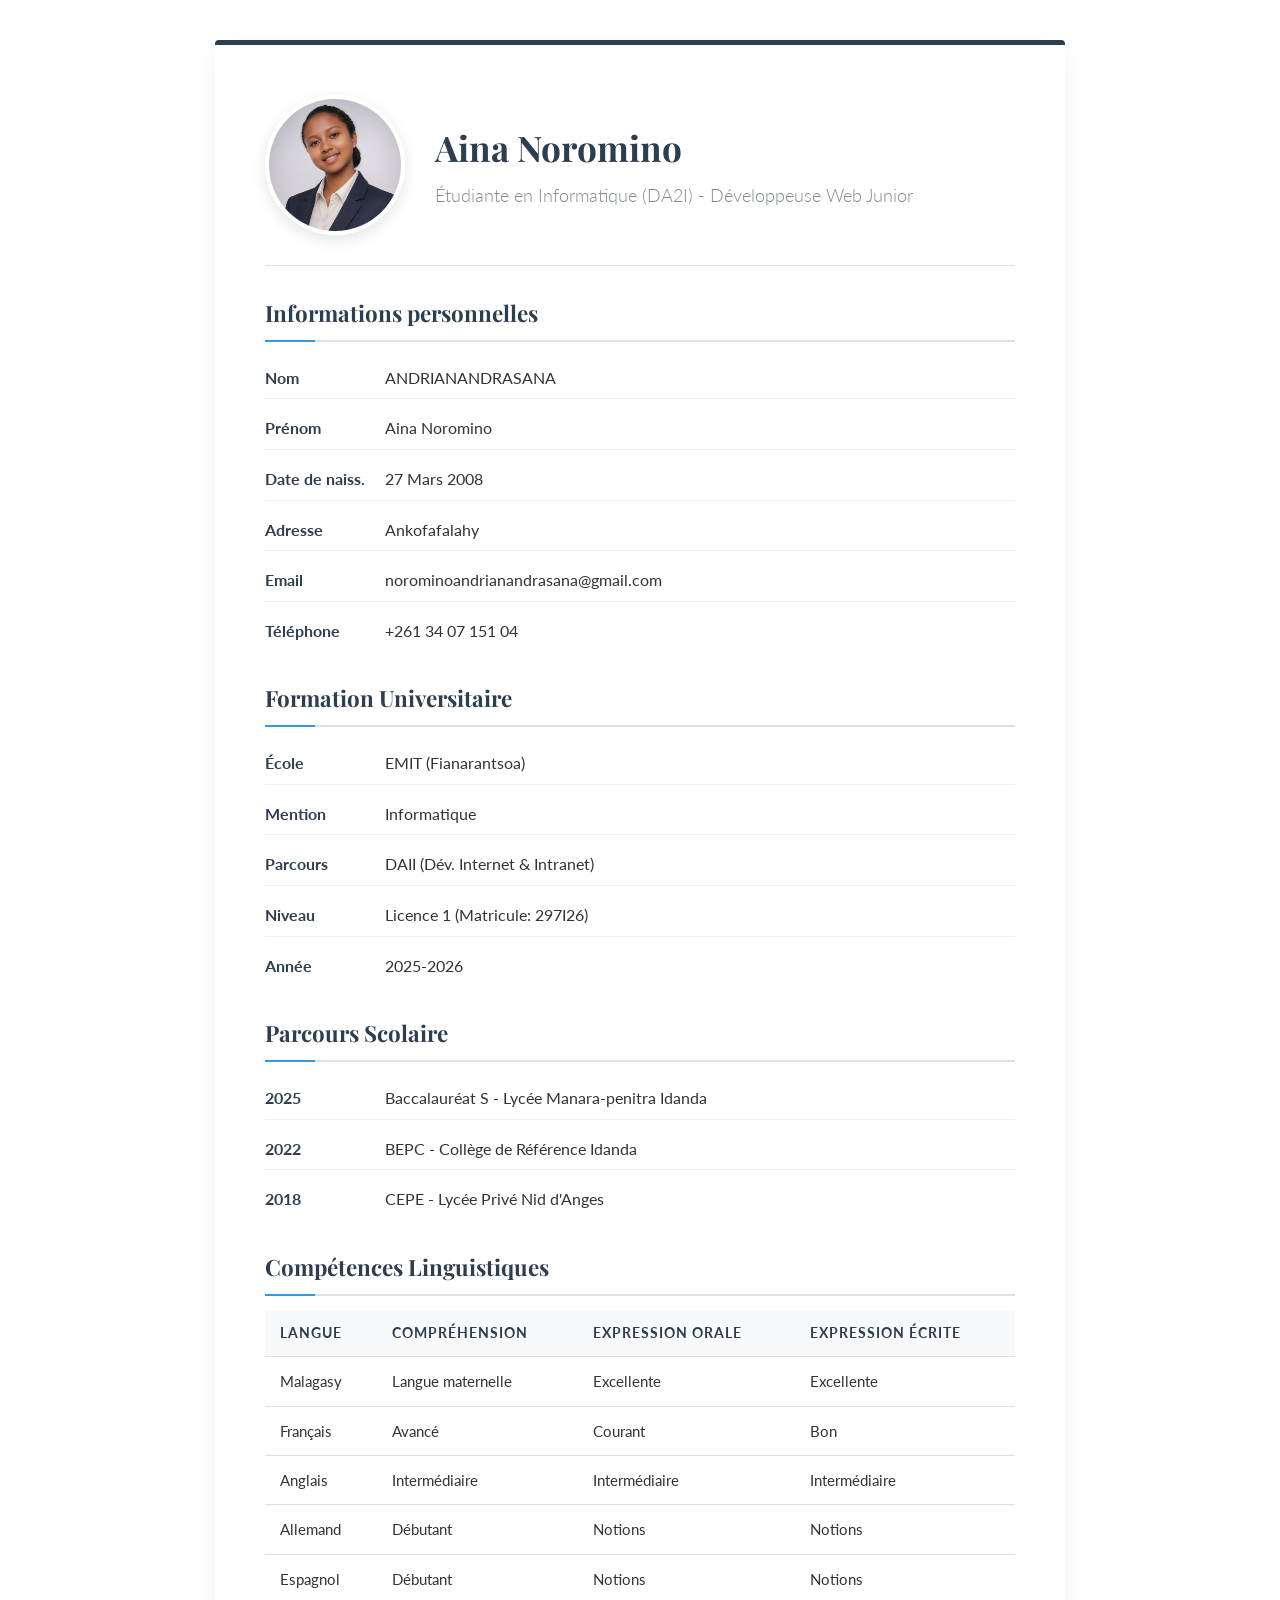
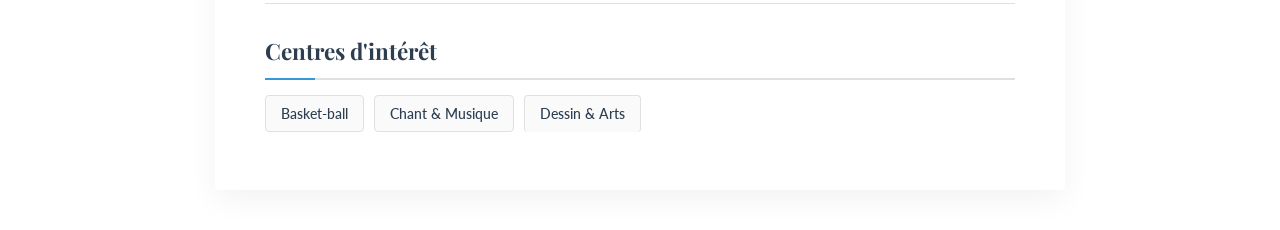
==== Noromino/index.html @ 9ef800fe "modification noromino" ====
<!DOCTYPE html>
<html lang="fr">
<head>
    <meta charset="UTF-8">
    <meta name="viewport" content="width=device-width, initial-scale=1.0">
    <title>Portfolio - Aina Noromino</title>
    <link rel="stylesheet" href="style.css">
    <link href="https://fonts.googleapis.com/css2?family=Lato:wght@300;400;700&family=Playfair+Display:wght@700&display=swap" rel="stylesheet">
    
</head>
<body>

    <div class="container">
        
        <div class="profile-header">
            <img src="photo.png" alt="Photo de profil" class="profile-img">
            <div class="header-text">
                <h2>Aina Noromino</h2>
                <p class="subtitle">Étudiante en Informatique (DA2I) - Développeuse Web Junior</p>
            </div>
        </div>

        <h4>Informations personnelles</h4>
        <ul>
            <li><span class="info-label">Nom</span> ANDRIANANDRASANA</li>
            <li><span class="info-label">Prénom</span> Aina Noromino</li>
            <li><span class="info-label">Date de naiss.</span> 27 Mars 2008</li>
            <li><span class="info-label">Adresse</span> Ankofafalahy</li>
            <li><span class="info-label">Email</span> norominoandrianandrasana@gmail.com</li>
            <li><span class="info-label">Téléphone</span> +261 34 07 151 04</li>
        </ul>

        <h4>Formation Universitaire</h4>
        <ul>
            <li><span class="info-label">École</span> EMIT (Fianarantsoa)</li>
            <li><span class="info-label">Mention</span> Informatique</li>
            <li><span class="info-label">Parcours</span> DAII (Dév. Internet & Intranet)</li>
            <li><span class="info-label">Niveau</span> Licence 1 (Matricule: 297I26)</li>
            <li><span class="info-label">Année</span> 2025-2026</li>
        </ul>

        <h4>Parcours Scolaire</h4>
        <ul>
            <li><span class="info-label">2025</span> Baccalauréat S - Lycée Manara-penitra Idanda</li>
            <li><span class="info-label">2022</span> BEPC - Collège de Référence Idanda</li>
            <li><span class="info-label">2018</span> CEPE - Lycée Privé Nid d'Anges</li>
        </ul>

        <h4>Compétences Linguistiques</h4>
        <table>
            <thead>
                <tr>
                    <th>Langue</th>
                    <th>Compréhension</th>
                    <th>Expression Orale</th>
                    <th>Expression Écrite</th>
                </tr>
            </thead>
            <tbody>
                <tr>
                    <td>Malagasy</td>
                    <td>Langue maternelle</td>
                    <td>Excellente</td>
                    <td>Excellente</td>
                </tr>
                <tr>
                    <td>Français</td>
                    <td>Avancé</td>
                    <td>Courant</td>
                    <td>Bon</td>
                </tr>
                <tr>
                    <td>Anglais</td>
                    <td>Intermédiaire</td>
                    <td>Intermédiaire</td>
                    <td>Intermédiaire</td>
                </tr>
                <tr>
                    <td>Allemand</td>
                    <td>Débutant</td>
                    <td>Notions</td>
                    <td>Notions</td>
                </tr><tr>
                    <td>Espagnol</td>
                    <td>Débutant</td>
                    <td>Notions</td>
                    <td>Notions</td>
                </tr>
            </tbody>
        </table>

        <h4>Centres d'intérêt</h4>
        <ul class="hobbies-list">
            <li>Basket-ball</li>
            <li>Chant & Musique</li>
            <li>Dessin & Arts</li>
        </ul>

    </div>

</body>
</html>
---- Noromino/style.css ----
/* --- 1. CONFIGURATION DE BASE (Classique) --- */
        :root {
            --primary-color: #2c3e50; /* Bleu marine foncé (Corporate) */
            --accent-color: #3498db;  /* Bleu plus vif pour les détails */
            --bg-body: #ffffff;   /* Blanc pur */
            --bg-card: #ffffff;       /* Blanc pur */
            --text-main: #333333;     /* Gris foncé pour le texte */
            --text-muted: #7f8c8d;    /* Gris moyen pour les labels */
            --border-color: #e0e0e0;
        }

        * {
            margin: 0;
            padding: 0;
            box-sizing: border-box;
        }

        body {
            background-color: var(--bg-body);
            color: var(--text-main);
            font-family: 'Lato', sans-serif; /* Police très lisible */
            min-height: 100vh;
            display: flex;
            justify-content: center;
            align-items: flex-start; /* Aligné en haut pour scroller si besoin */
            padding: 40px 20px;
            line-height: 1.6;
        }

        /* --- 2. CONTENEUR PRINCIPAL (Style Feuille de papier) --- */
        .container {
            background: var(--bg-card);
            border-top: 5px solid var(--primary-color); /* Ligne colorée en haut */
            border-radius: 4px;
            padding: 50px;
            max-width: 850px;
            width: 100%;
            box-shadow: 0 10px 30px rgba(0, 0, 0, 0.05); /* Ombre très douce */
            
            /* Animation d'apparition sobre */
            animation: fadeIn 0.8s ease-in-out;
        }

        /* --- 3. EN-TÊTE PROFIL --- */
        .profile-header {
            display: flex;
            align-items: center;
            border-bottom: 1px solid var(--border-color);
            padding-bottom: 30px;
            margin-bottom: 30px;
            gap: 30px;
        }

        .profile-img {
            width: 140px;
            height: 140px;
            border-radius: 50%;
            object-fit: cover;
            border: 4px solid #fff;
            box-shadow: 0 5px 15px rgba(0,0,0,0.1);
        }

        .header-text {
            flex: 1;
        }

        h2 {
            font-family: 'Playfair Display', serif; /* Touche de classe */
            font-size: 2.2rem;
            color: var(--primary-color);
            margin-bottom: 5px;
        }

        .subtitle {
            font-size: 1.1rem;
            color: var(--text-muted);
            font-weight: 300;
        }

        /* --- 4. TITRES DES SECTIONS --- */
        h4 {
            font-family: 'Playfair Display', serif;
            font-size: 1.4rem;
            color: var(--primary-color);
            margin: 30px 0 15px 0;
            padding-bottom: 8px;
            border-bottom: 2px solid var(--border-color);
            position: relative;
        }

        /* Petite barre bleue sous le titre pour le style */
        h4::after {
            content: '';
            position: absolute;
            bottom: -2px;
            left: 0;
            width: 50px;
            height: 2px;
            background-color: var(--accent-color);
        }

        /* --- 5. LISTES CLASSIQUES --- */
        ul {
            list-style: none;
        }

        ul li {
            background: transparent;
            margin-bottom: 8px;
            padding: 8px 0;
            border-bottom: 1px solid #f0f0f0; /* Ligne de séparation très fine */
            display: flex;
            align-items: baseline;
            transition: padding-left 0.2s;
        }

        ul li:last-child {
            border-bottom: none;
        }

        ul li:hover {
            padding-left: 5px; /* Petit mouvement subtil */
            background-color: transparent;
            transform: none;
        }

        .info-label {
            font-weight: 700;
            color: var(--primary-color);
            min-width: 120px; /* Aligner les colonnes */
            display: inline-block;
        }

        /* --- 6. TABLEAU PROFESSIONNEL --- */
        table {
            width: 100%;
            border-collapse: collapse;
            background: transparent;
            margin-top: 15px;
            font-size: 0.95rem;
        }

        th, td {
            padding: 12px 15px;
            text-align: left;
            border-bottom: 1px solid var(--border-color);
        }

        th {
            background-color: #f8f9fa;
            color: var(--primary-color);
            font-weight: 700;
            text-transform: uppercase;
            font-size: 0.85rem;
            letter-spacing: 1px;
        }

        tr:hover {
            background-color: #fafafa;
        }

        /* --- 7. TAGS LOISIRS (Sobre) --- */
        .hobbies-list {
            display: flex;
            gap: 10px;
            flex-wrap: wrap;
        }

        .hobbies-list li {
            border: 1px solid var(--border-color);
            border-bottom: 1px solid var(--border-color); /* Reset du style de liste par défaut */
            border-radius: 4px;
            padding: 6px 15px;
            background-color: #fafafa;
            font-weight: 500;
            font-size: 0.9rem;
            color: var(--primary-color);
        }

        .hobbies-list li:hover {
            border-color: var(--accent-color);
            color: var(--accent-color);
            background: #fff;
        }

        /* --- 8. ANIMATIONS SOBRES --- */
        @keyframes fadeIn {
            from { opacity: 0; transform: translateY(20px); }
            to { opacity: 1; transform: translateY(0); }
        }

        /* Responsive */
        @media (max-width: 600px) {
            .container { padding: 25px; }
            .profile-header { flex-direction: column; text-align: center; }
            .info-label { display: block; margin-bottom: 2px; color: var(--accent-color); }
            ul li { flex-direction: column; border-bottom: 1px dashed #eee; }
        }
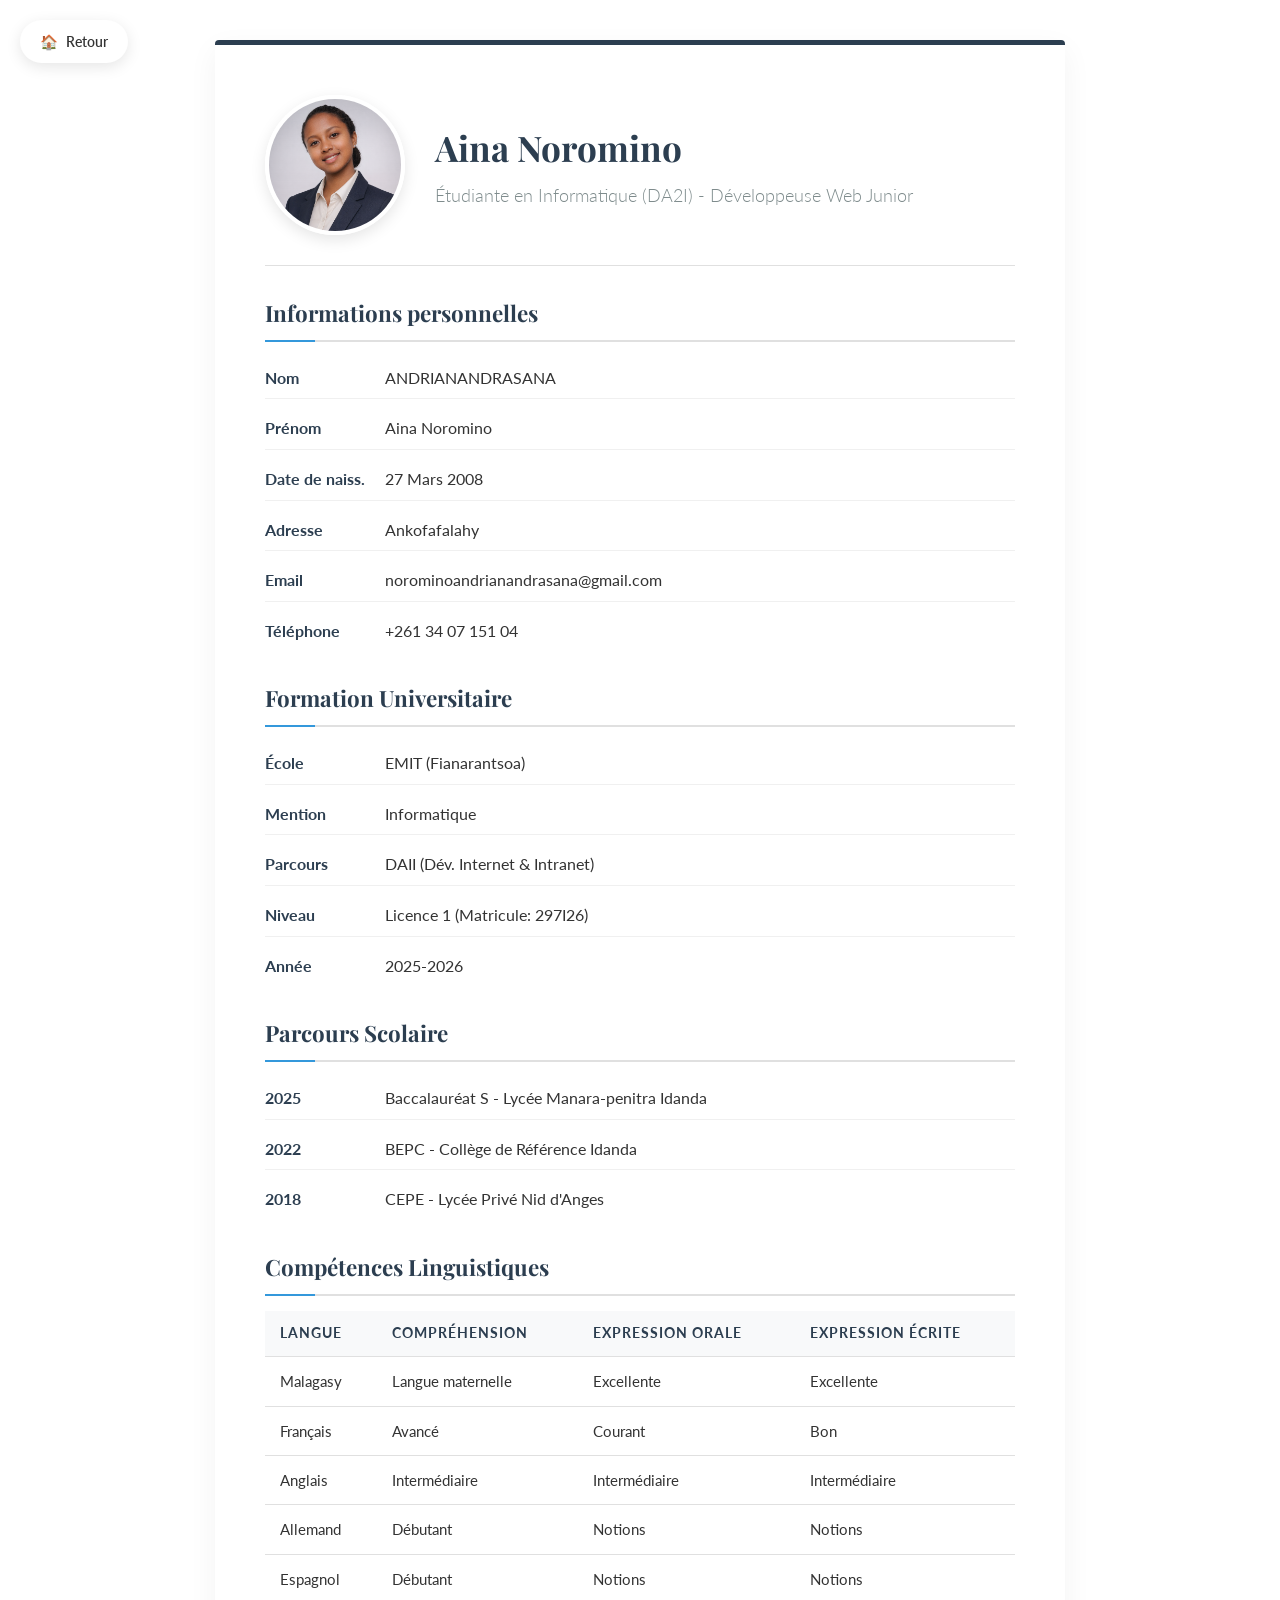
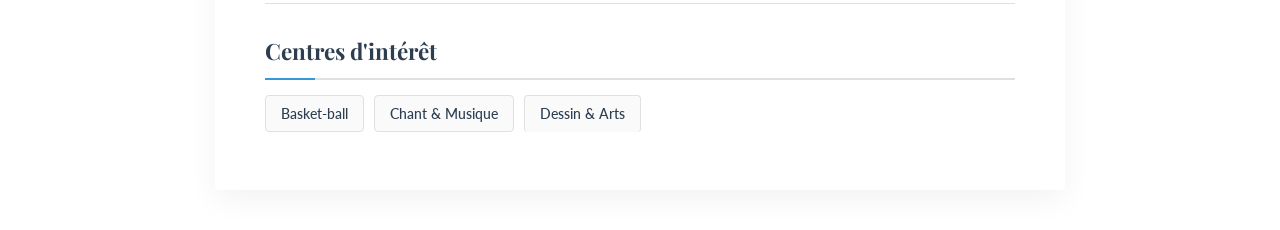
==== commit af57871d: "ajout de page d'acueil" ====
--- a/Noromino/index.html
+++ b/Noromino/index.html
@@ -9,6 +9,9 @@
     
 </head>
 <body>
+     <a href="../index.html" class="btn-back">
+        <span class="icon">🏠</span> Retour
+    </a>
 
     <div class="container">
         
--- a/Noromino/style.css
+++ b/Noromino/style.css
@@ -15,6 +15,44 @@
             box-sizing: border-box;
         }
 
+        
+.btn-back {
+    position: absolute;
+    top: 20px;
+    left: 20px;
+    background-color: white;
+    color: var(--accent-rose);
+    padding: 10px 20px;
+    border-radius: 50px;
+    text-decoration: none;
+    font-weight: 600;
+    font-size: 0.9rem;
+    display: flex;
+    align-items: center;
+    gap: 8px;
+    box-shadow: 0 4px 15px rgba(0, 0, 0, 0.1);
+    border: 1px solid var(--primary-pink);
+    transition: all 0.3s ease;
+    z-index: 1000; /* Pour qu'il reste au-dessus de tout */
+}
+
+.btn-back:hover {
+    background-color: var(--accent-rose);
+    color: white;
+    transform: translateX(-5px); /* Petit effet de mouvement vers la gauche */
+    box-shadow: 0 6px 20px rgba(152, 169, 229, 0.4);
+}
+
+/* Ajustement pour mobile (pour éviter qu'il ne cache le texte) */
+@media (max-width: 800px) {
+    .btn-back {
+        position: relative; /* Repasse en flux normal sur petit écran */
+        top: 0;
+        left: 0;
+        margin-bottom: 20px;
+        display: inline-flex;
+    }
+}
         body {
             background-color: var(--bg-body);
             color: var(--text-main);
